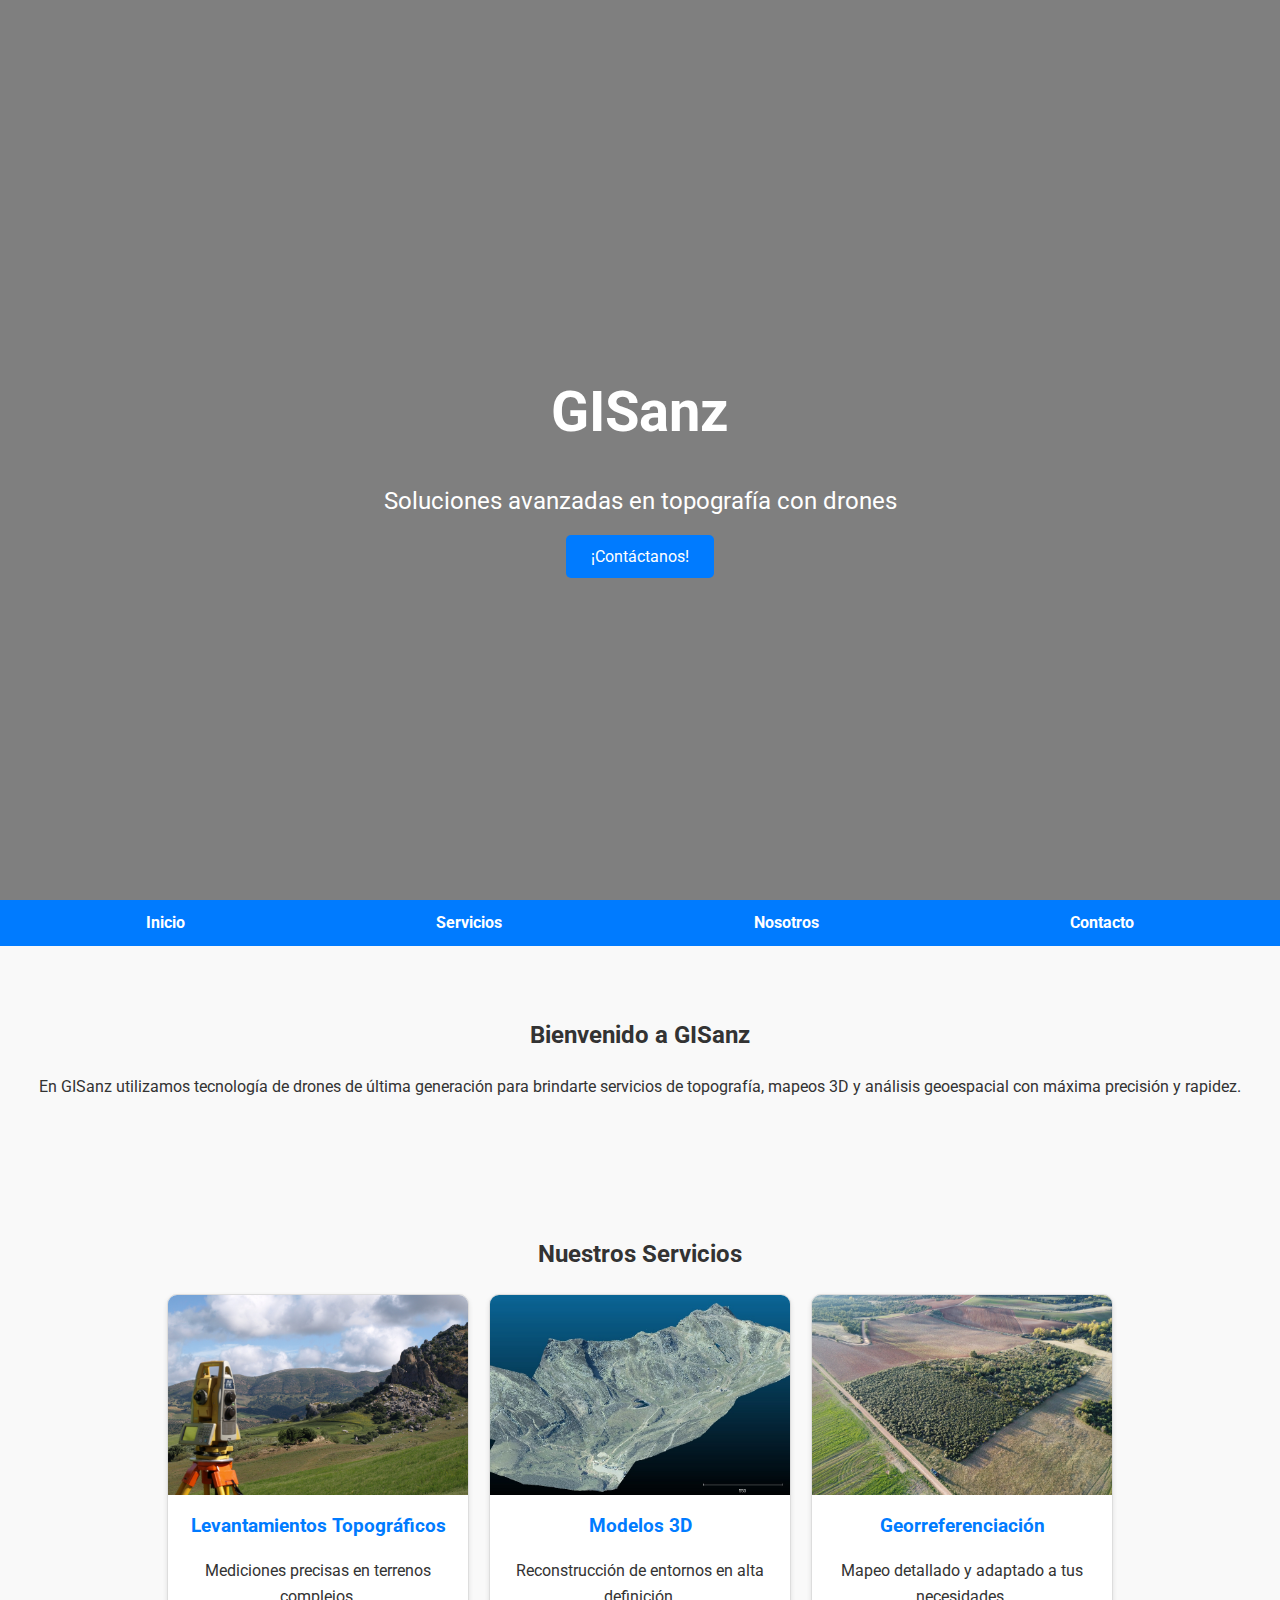
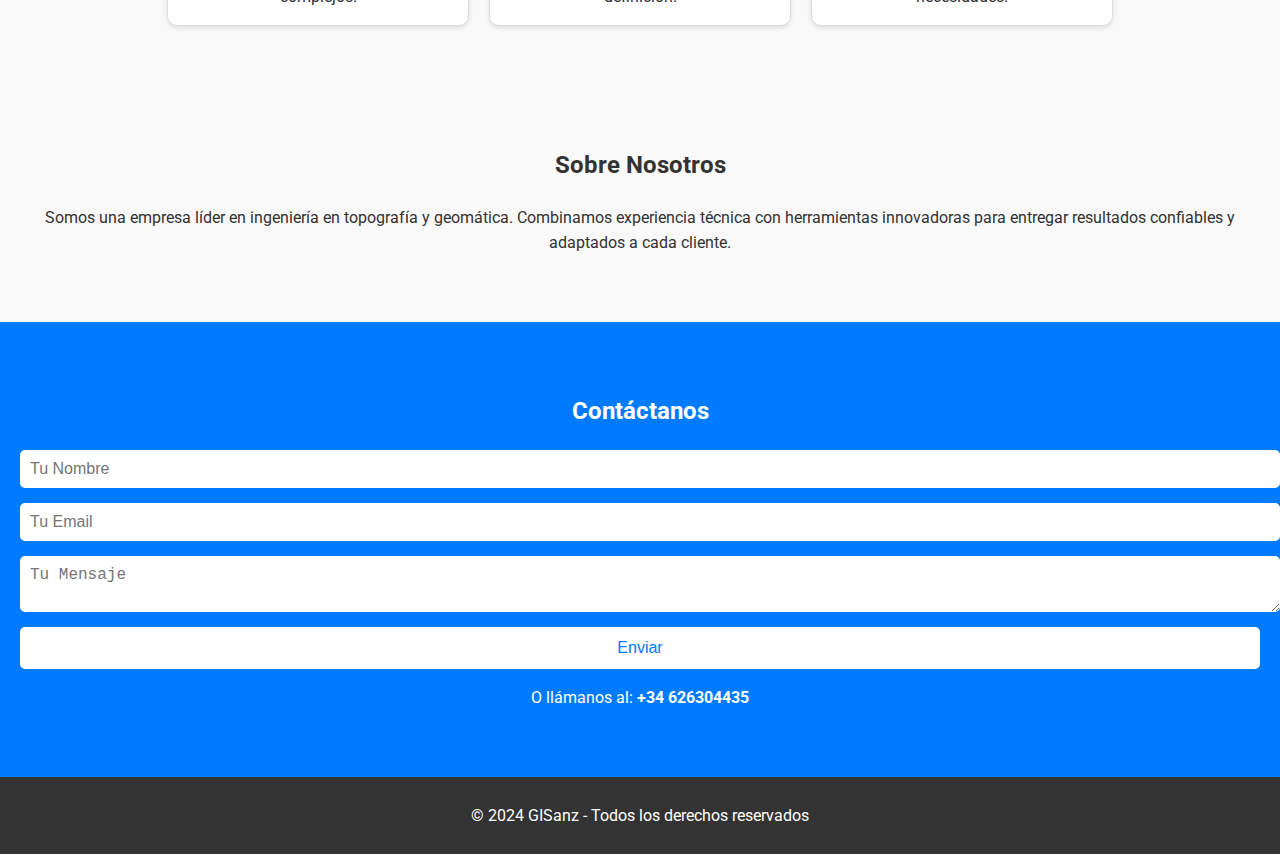
==== index.html @ d985ab85 "Update index.html" ====
<!DOCTYPE html>
<html lang="es">
<head>
    <meta charset="UTF-8">
    <meta name="viewport" content="width=device-width, initial-scale=1.0">
    <title>GISanz - Topografía con Drones</title>
    <link rel="stylesheet" href="styles.css">
    <link rel="stylesheet" href="https://fonts.googleapis.com/css2?family=Roboto:wght@400;700&display=swap">
</head>
<body>
    <header class="hero">
        <div class="hero-content">
            <h1>GISanz</h1>
            <p>Soluciones avanzadas en topografía con drones</p>
            <a href="#contacto" class="btn">¡Contáctanos!</a>
        </div>
    </header>

    <nav class="navbar">
        <ul>
            <li><a href="#inicio">Inicio</a></li>
            <li><a href="#servicios">Servicios</a></li>
            <li><a href="#nosotros">Nosotros</a></li>
            <li><a href="#contacto">Contacto</a></li>
        </ul>
    </nav>

    <main>
        <section id="inicio" class="section">
            <h2>Bienvenido a GISanz</h2>
            <p>En GISanz utilizamos tecnología de drones de última generación para brindarte servicios de topografía, mapeos 3D y análisis geoespacial con máxima precisión y rapidez.</p>
        </section>

        <section id="servicios" class="section">
            <h2>Nuestros Servicios</h2>
            <div class="services">
                <div class="service">
                    <img src="topografia.jpg" alt="Topografía">
                    <h3>Levantamientos Topográficos</h3>
                    <p>Mediciones precisas en terrenos complejos.</p>
                </div>
                <div class="service">
                    <img src="modelos3d.jpg" alt="Modelos 3D">
                    <h3>Modelos 3D</h3>
                    <p>Reconstrucción de entornos en alta definición.</p>
                </div>
                <div class="service">
                    <img src="georreferenciacion.JPG" alt="Georreferenciación">
                    <h3>Georreferenciación</h3>
                    <p>Mapeo detallado y adaptado a tus necesidades.</p>
                </div>
            </div>
        </section>

        <section id="nosotros" class="section">
            <h2>Sobre Nosotros</h2>
            <p>Somos una empresa líder en ingeniería en topografía y geomática. Combinamos experiencia técnica con herramientas innovadoras para entregar resultados confiables y adaptados a cada cliente.</p>
        </section>

        <section id="contacto" class="section contacto">
            <h2>Contáctanos</h2>
            <form action="submit.php" method="post" class="contact-form">
                <input type="text" id="nombre" name="nombre" placeholder="Tu Nombre" required>
                <input type="email" id="email" name="email" placeholder="Tu Email" required>
                <textarea id="mensaje" name="mensaje" placeholder="Tu Mensaje" required></textarea>
                <button type="submit">Enviar</button>
            </form>
            <p>O llámanos al: <strong>+34 626304435</strong></p>
        </section>
    </main>

    <footer>
        <p>© 2024 GISanz - Todos los derechos reservados</p>
    </footer>
</body>
</html>
---- styles.css ----
/* General Styles */
body {
    font-family: 'Roboto', sans-serif;
    margin: 0;
    padding: 0;
    color: #333;
    line-height: 1.6;
}

/* Header / Hero Section */
.hero {
    background: linear-gradient(rgba(0, 0, 0, 0.5), rgba(0, 0, 0, 0.5)), url('fondo.jpg') no-repeat center center/cover;
    height: 100vh;
    display: flex;
    justify-content: center;
    align-items: center;
    text-align: center;
    color: white;
}

.hero-content h1 {
    font-size: 3.5rem;
    margin-bottom: 0.5rem;
}

.hero-content p {
    font-size: 1.5rem;
    margin-bottom: 1.5rem;
}

.btn {
    padding: 12px 25px;
    color: white;
    background: #007BFF;
    text-decoration: none;
    border-radius: 5px;
    font-size: 1rem;
    transition: background 0.3s ease;
}

.btn:hover {
    background: #0056b3;
}

/* Navbar */
.navbar {
    background: #007BFF;
    color: white;
    padding: 10px 20px;
    position: sticky;
    top: 0;
    z-index: 1000;
}

.navbar ul {
    list-style: none;
    display: flex;
    justify-content: space-around;
    margin: 0;
    padding: 0;
}

.navbar a {
    color: white;
    text-decoration: none;
    font-weight: bold;
}

.navbar a:hover {
    text-decoration: underline;
}

/* Sections */
.section {
    padding: 50px 20px;
    text-align: center;
    background: #f9f9f9;
}

.services {
    display: flex;
    flex-wrap: wrap;
    justify-content: center;
    gap: 20px;
}

.service {
    max-width: 300px;
    border: 1px solid #ddd;
    border-radius: 10px;
    overflow: hidden;
    background: white;
    box-shadow: 0 2px 5px rgba(0, 0, 0, 0.1);
}

.service img {
    width: 100%;
    height: 200px;
    object-fit: cover;
}

.service h3 {
    margin: 10px 0;
    color: #007BFF;
}

.contacto {
    background: #007BFF;
    color: white;
}

.contact-form {
    display: flex;
    flex-direction: column;
    gap: 15px;
}

.contact-form input,
.contact-form textarea {
    padding: 10px;
    border: none;
    border-radius: 5px;
    font-size: 1rem;
    width: 100%;
}

.contact-form button {
    background: white;
    color: #007BFF;
    border: none;
    padding: 12px;
    font-size: 1rem;
    border-radius: 5px;
    cursor: pointer;
    transition: background 0.3s ease;
}

.contact-form button:hover {
    background: #ddd;
}

/* Footer */
footer {
    background: #333;
    color: white;
    padding: 10px;
    text-align: center;
}
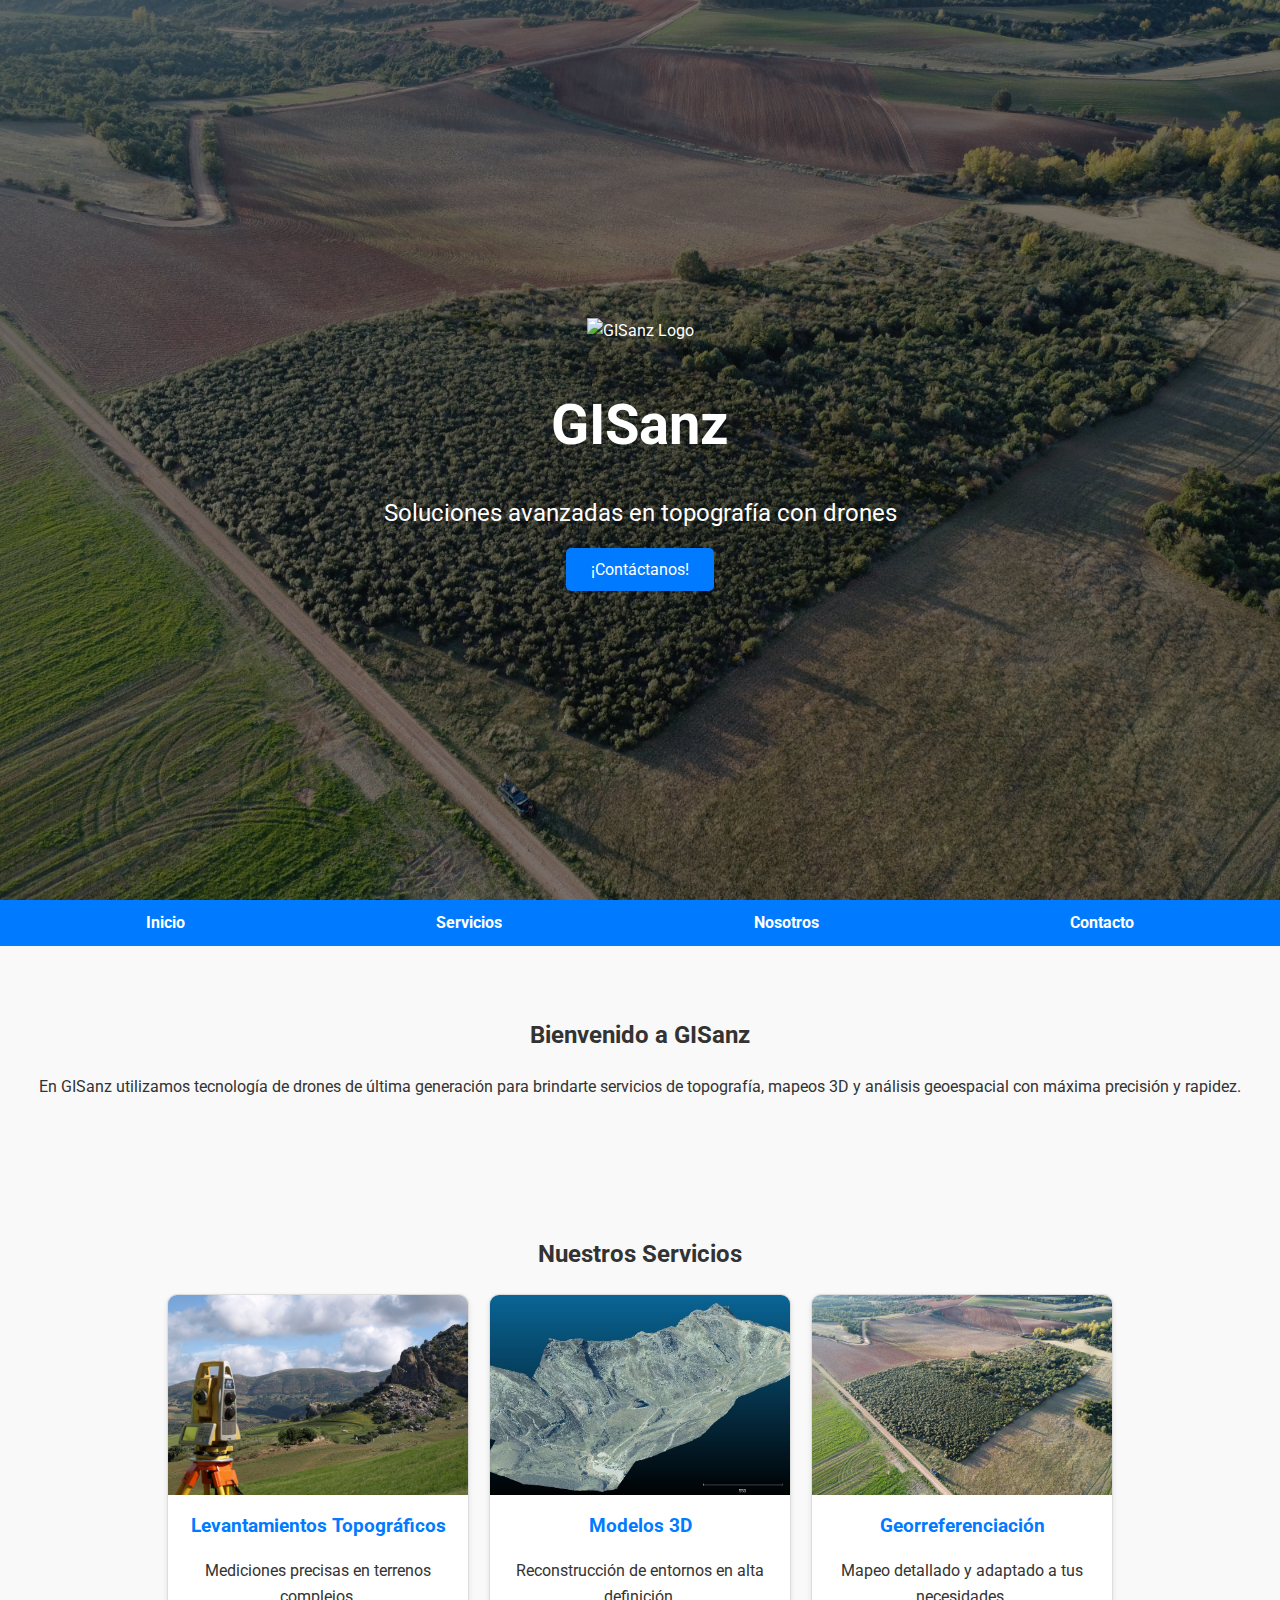
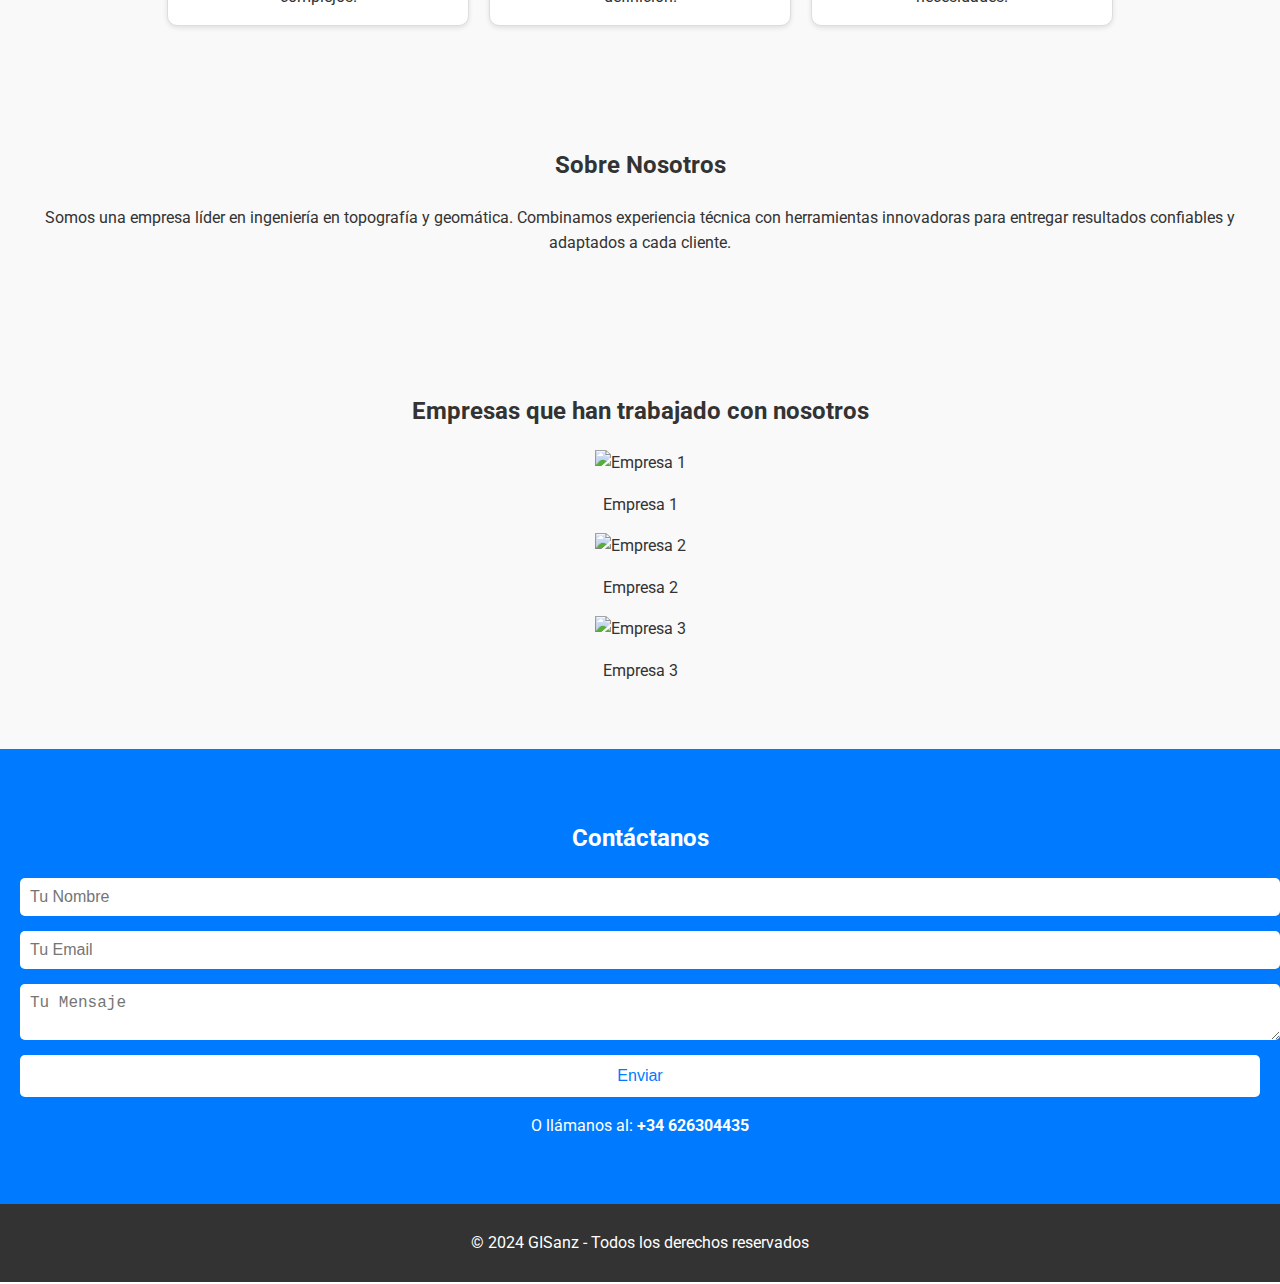
==== commit 5282d7a8: "Update index.html" ====
--- a/index.html
+++ b/index.html
@@ -9,12 +9,14 @@
 </head>
 <body>
     <header class="hero">
-        <div class="hero-content">
-            <h1>GISanz</h1>
-            <p>Soluciones avanzadas en topografía con drones</p>
-            <a href="#contacto" class="btn">¡Contáctanos!</a>
-        </div>
-    </header>
+    <div class="hero-content">
+        <img src="img/GISANZ-logo-gris.jpg" alt="GISanz Logo" class="logo">
+        <h1>GISanz</h1>
+        <p>Soluciones avanzadas en topografía con drones</p>
+        <a href="#contacto" class="btn">¡Contáctanos!</a>
+    </div>
+</header>
+
 
     <nav class="navbar">
         <ul>
@@ -45,7 +47,7 @@
                     <p>Reconstrucción de entornos en alta definición.</p>
                 </div>
                 <div class="service">
-                    <img src="georreferenciacion.JPG" alt="Georreferenciación">
+                    <img src="fondo.jpg" alt="Georreferenciación">
                     <h3>Georreferenciación</h3>
                     <p>Mapeo detallado y adaptado a tus necesidades.</p>
                 </div>
@@ -56,6 +58,25 @@
             <h2>Sobre Nosotros</h2>
             <p>Somos una empresa líder en ingeniería en topografía y geomática. Combinamos experiencia técnica con herramientas innovadoras para entregar resultados confiables y adaptados a cada cliente.</p>
         </section>
+        <section id="clientes" class="section">
+    <h2>Empresas que han trabajado con nosotros</h2>
+    <div class="clientes">
+        <div class="cliente">
+            <img src="aqaba.png" alt="Empresa 1">
+            <p>Empresa 1</p>
+        </div>
+        <div class="cliente">
+            <img src="ecologik.png" alt="Empresa 2">
+            <p>Empresa 2</p>
+        </div>
+        <div class="cliente">
+            <img src="casli.png" alt="Empresa 3">
+            <p>Empresa 3</p>
+        </div>
+        <!-- Agrega más logos según sea necesario -->
+    </div>
+</section>
+
 
         <section id="contacto" class="section contacto">
             <h2>Contáctanos</h2>
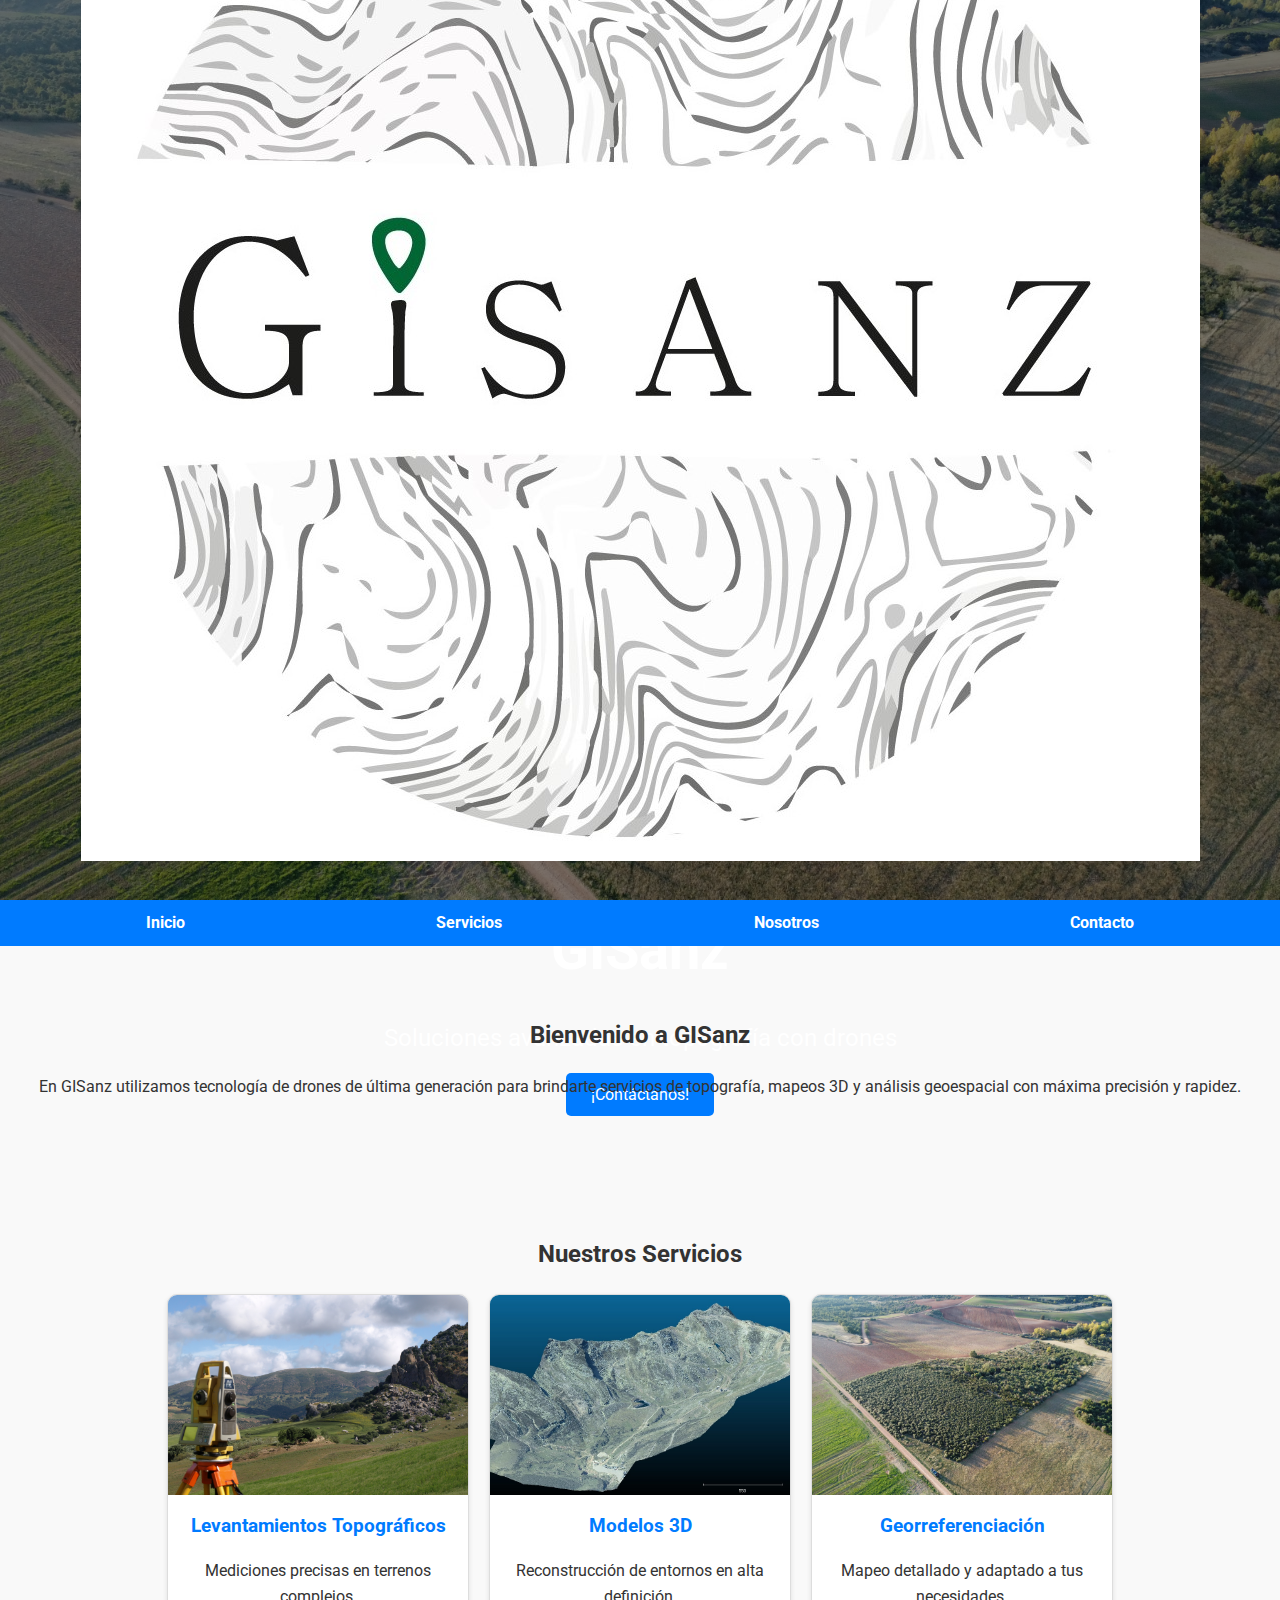
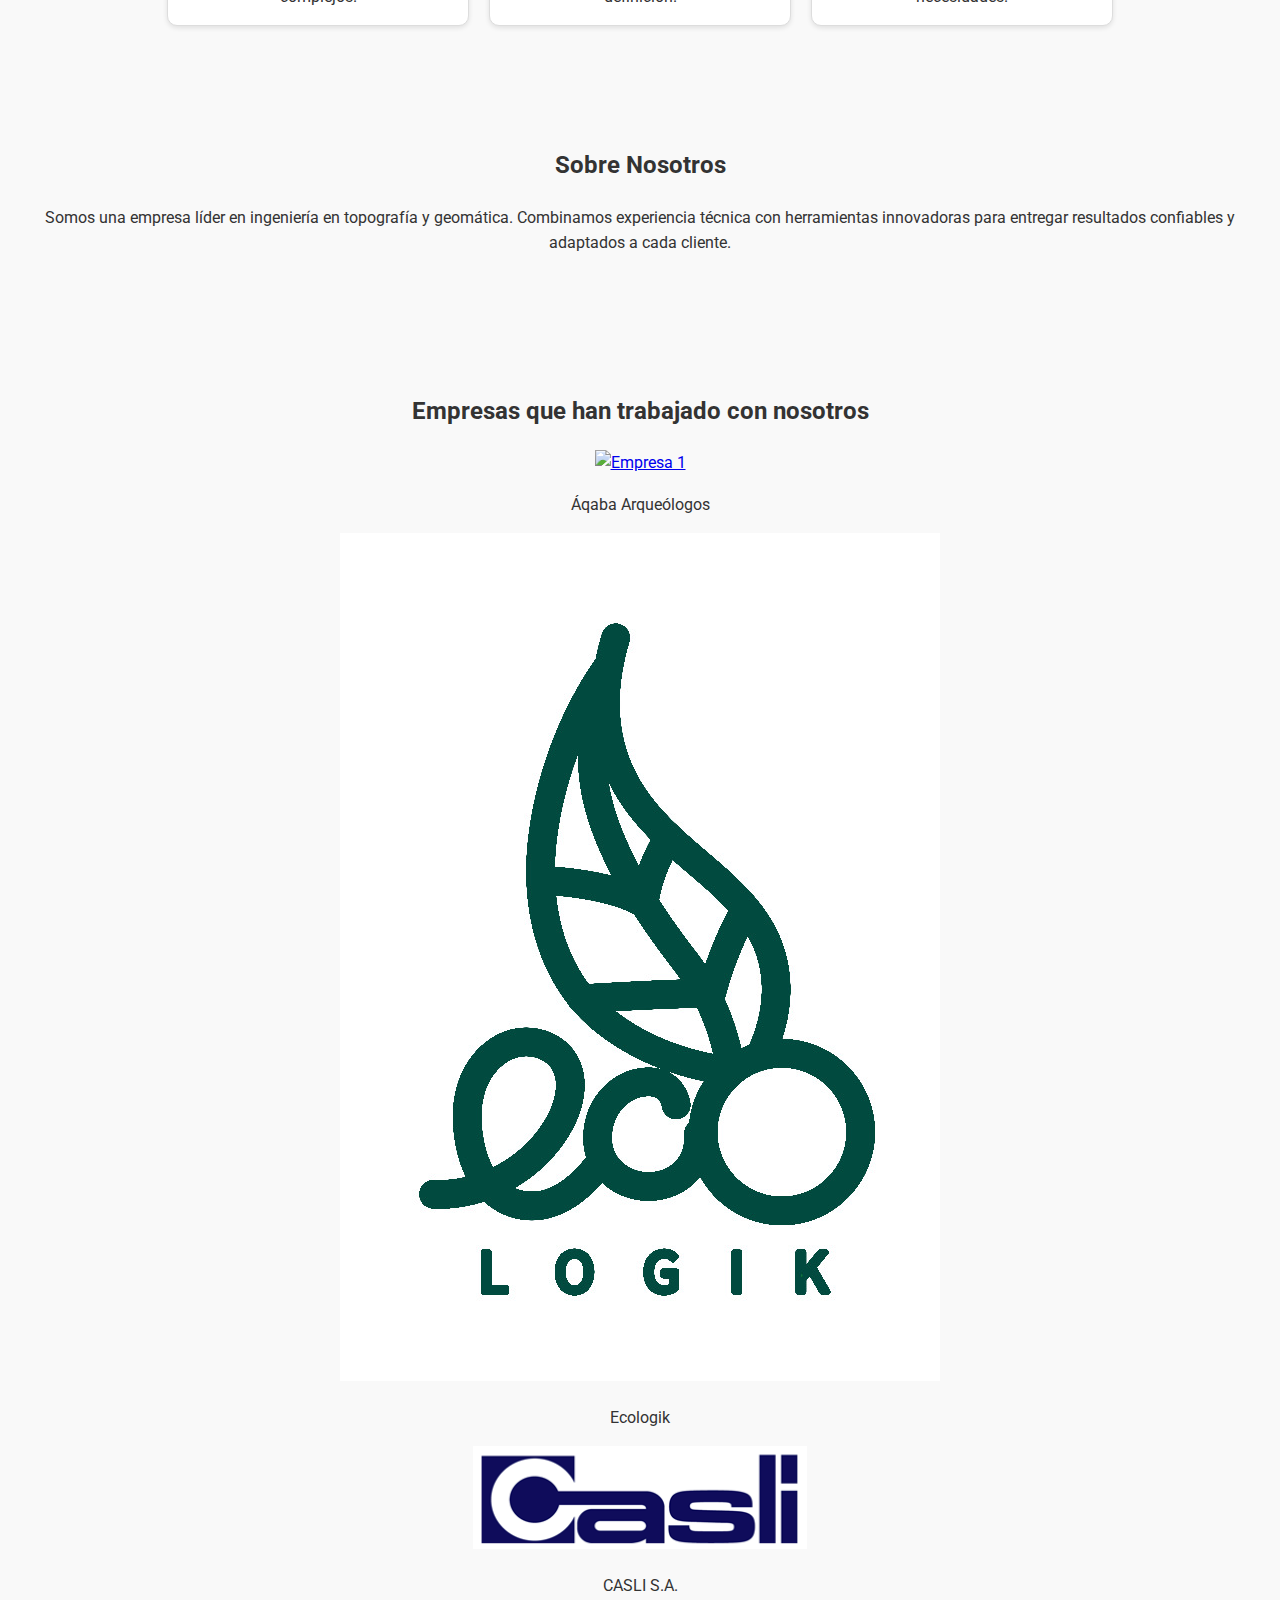
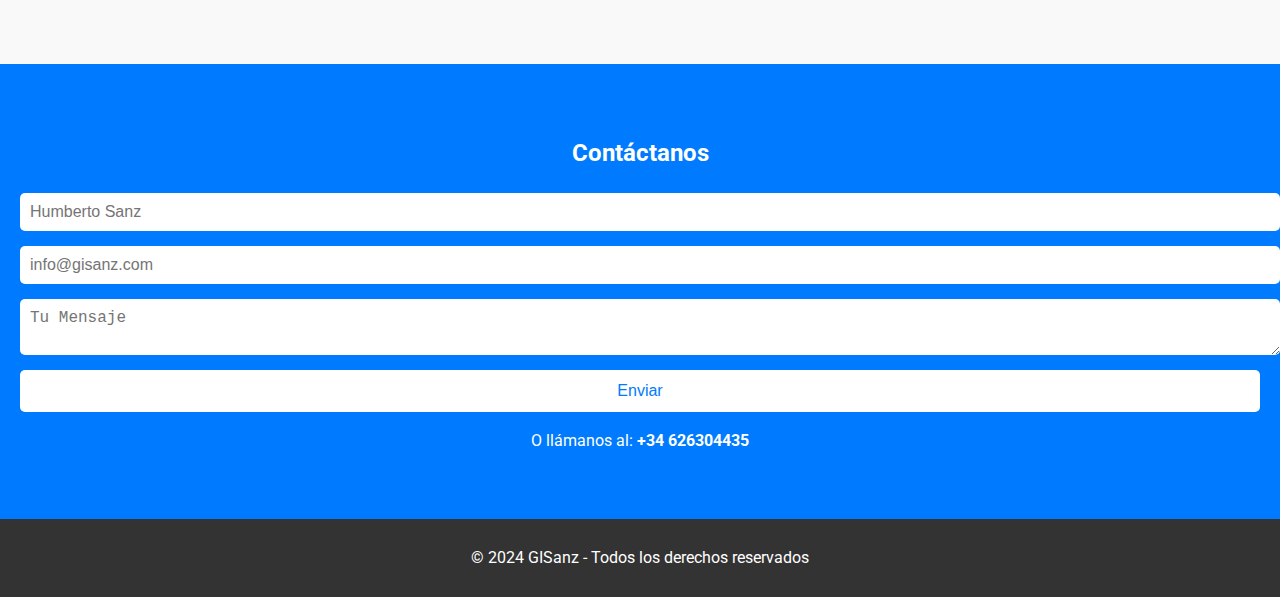
==== commit 93133295: "Update index.html" ====
--- a/index.html
+++ b/index.html
@@ -9,14 +9,13 @@
 </head>
 <body>
     <header class="hero">
-    <div class="hero-content">
-        <img src="img/GISANZ-logo-gris.jpg" alt="GISanz Logo" class="logo">
-        <h1>GISanz</h1>
-        <p>Soluciones avanzadas en topografía con drones</p>
-        <a href="#contacto" class="btn">¡Contáctanos!</a>
-    </div>
-</header>
-
+        <div class="hero-content">
+            <img src="gisanz.jpg" alt="GISanz Logo" class="logo">
+            <h1>GISanz</h1>
+            <p>Soluciones avanzadas en topografía con drones</p>
+            <a href="#contacto" class="btn">¡Contáctanos!</a>
+        </div>
+    </header>
 
     <nav class="navbar">
         <ul>
@@ -58,31 +57,36 @@
             <h2>Sobre Nosotros</h2>
             <p>Somos una empresa líder en ingeniería en topografía y geomática. Combinamos experiencia técnica con herramientas innovadoras para entregar resultados confiables y adaptados a cada cliente.</p>
         </section>
+
         <section id="clientes" class="section">
-    <h2>Empresas que han trabajado con nosotros</h2>
-    <div class="clientes">
-        <div class="cliente">
-            <img src="aqaba.png" alt="Empresa 1">
-            <p>Empresa 1</p>
-        </div>
-        <div class="cliente">
-            <img src="ecologik.png" alt="Empresa 2">
-            <p>Empresa 2</p>
-        </div>
-        <div class="cliente">
-            <img src="casli.png" alt="Empresa 3">
-            <p>Empresa 3</p>
-        </div>
-        <!-- Agrega más logos según sea necesario -->
-    </div>
-</section>
-
+            <h2>Empresas que han trabajado con nosotros</h2>
+            <div class="clientes">
+                <div class="cliente">
+                    <a href="http://arqueologosaqaba.com/" target="_blank">
+                        <img src="aqaba.png" alt="Empresa 1">
+                    </a>
+                    <p>Áqaba Arqueólogos</p>
+                </div>
+                <div class="cliente">
+                    <a href="https://www.linkedin.com/company/regeneracion-ecologik/about/" target="_blank">
+                        <img src="ecologik.png" alt="Ecologik" class="logo-ecologik">
+                    </a>
+                    <p>Ecologik</p>
+                </div>
+                <div class="cliente">
+                    <a href="https://www.casli.es/" target="_blank">
+                        <img src="casli.png" alt="CASLI">
+                    </a>
+                    <p>CASLI S.A.</p>
+                </div>
+            </div>
+        </section>
 
         <section id="contacto" class="section contacto">
             <h2>Contáctanos</h2>
             <form action="submit.php" method="post" class="contact-form">
-                <input type="text" id="nombre" name="nombre" placeholder="Tu Nombre" required>
-                <input type="email" id="email" name="email" placeholder="Tu Email" required>
+                <input type="text" id="nombre" name="nombre" placeholder="Humberto Sanz" required>
+                <input type="email" id="email" name="email" placeholder="info@gisanz.com" required>
                 <textarea id="mensaje" name="mensaje" placeholder="Tu Mensaje" required></textarea>
                 <button type="submit">Enviar</button>
             </form>
